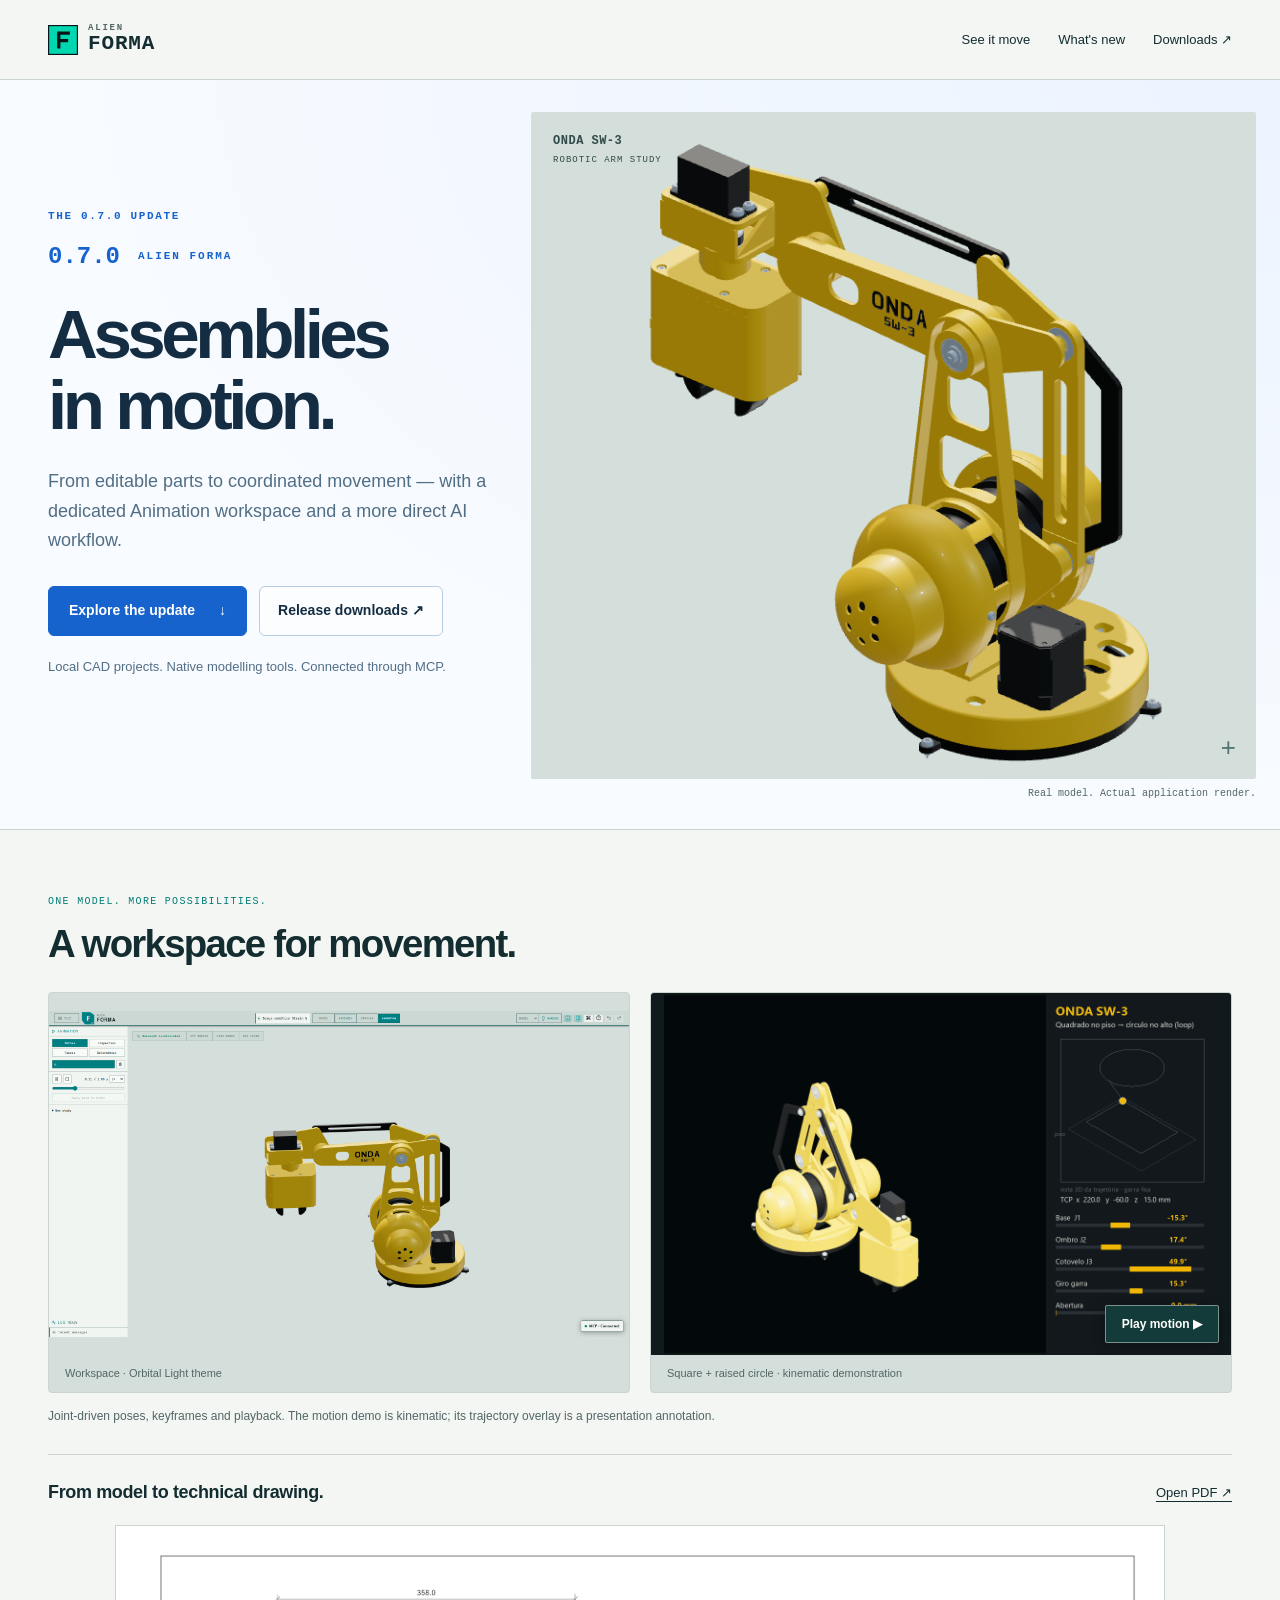
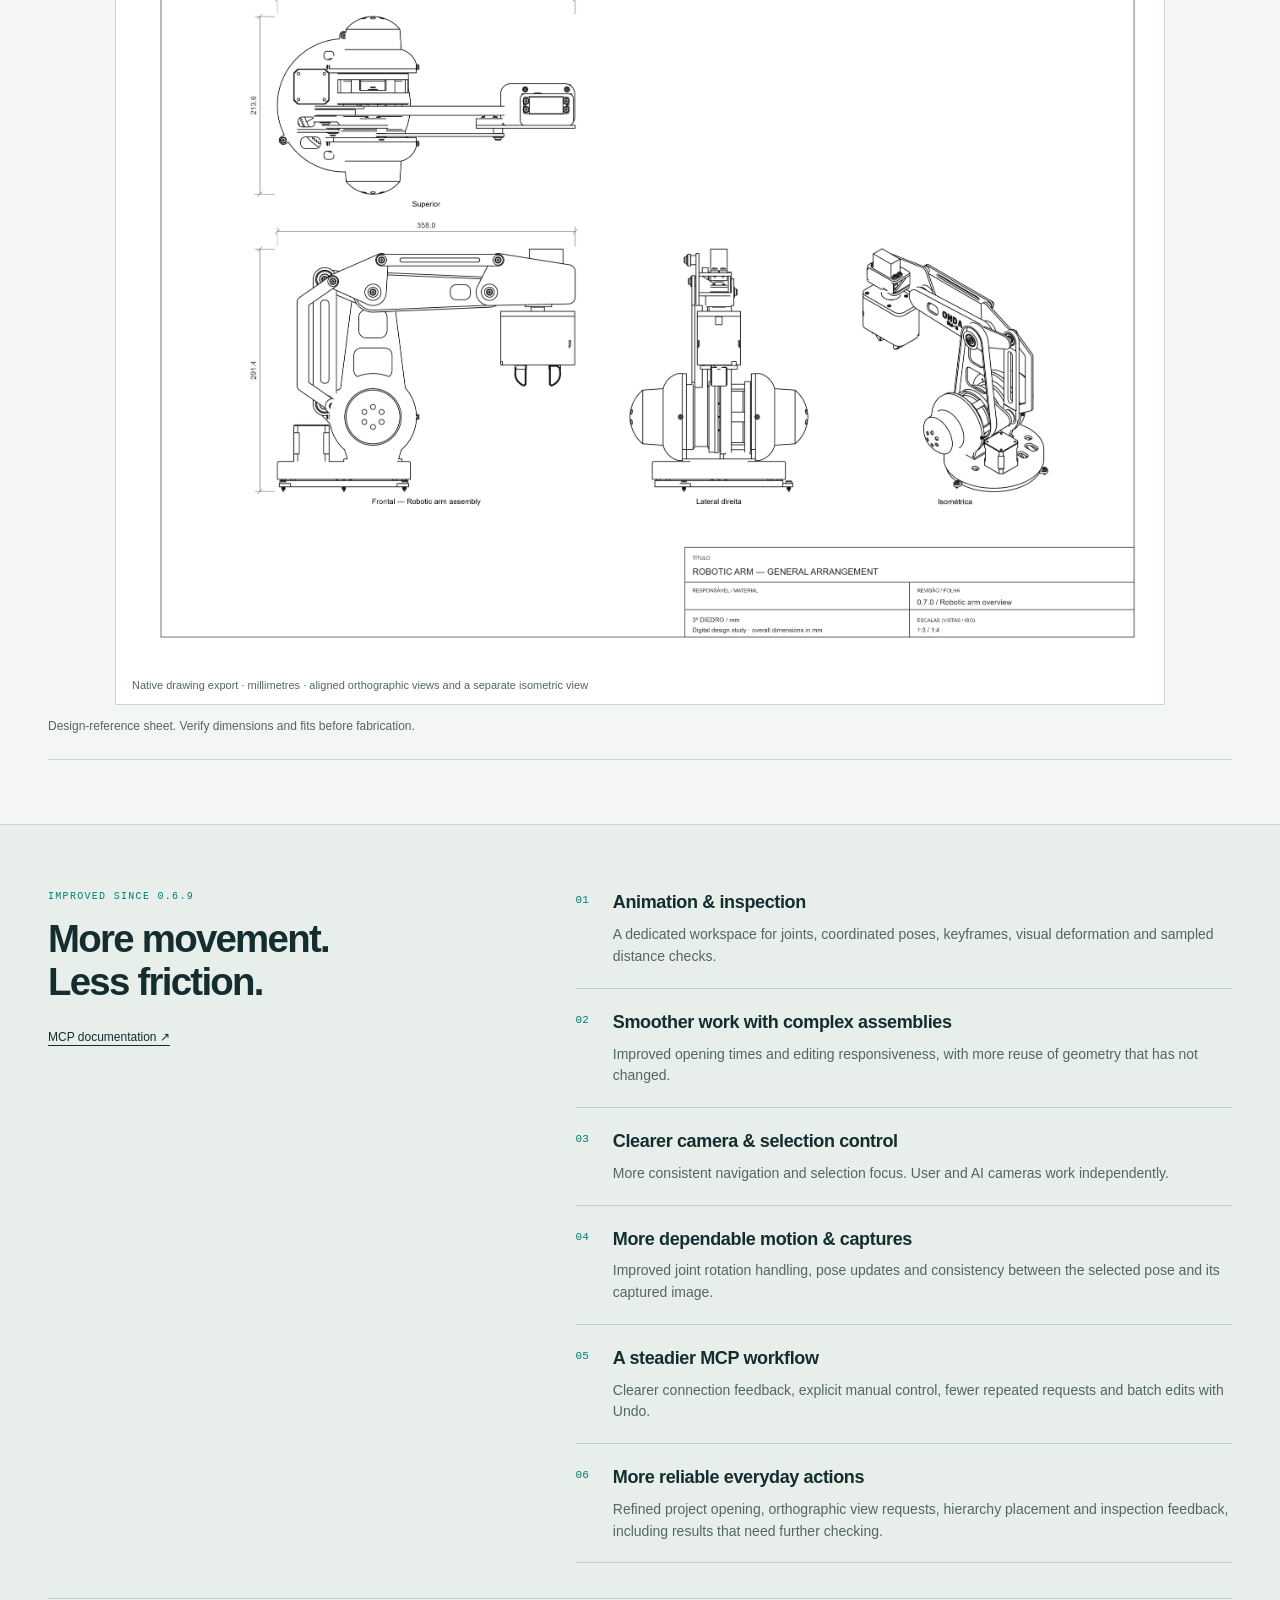
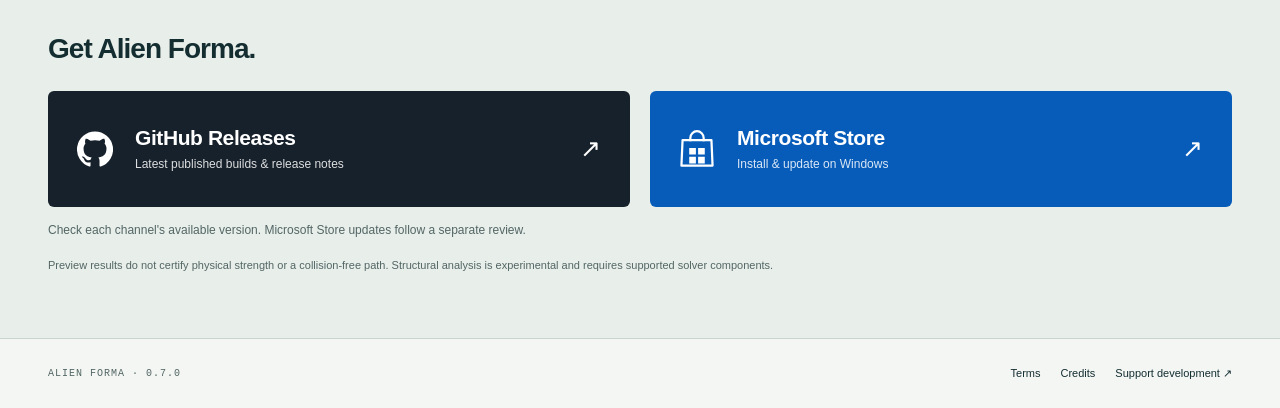
==== docs/updates/0.7.0.html @ c8bfc052 "Release Alien Forma 0.7.0 preview with robotic arm showcase and documentation" ====
<!doctype html>
<html lang="en">
<head>
<meta charset="utf-8"><meta name="viewport" content="width=device-width,initial-scale=1">
<title>Alien Forma 0.7.0 — Assemblies in motion</title>
<meta name="description" content="A new Animation workspace, coordinated joints and a faster MCP workflow. Explore Alien Forma 0.7.0 with a real robotic arm design.">
<meta name="theme-color" content="#eef3f2">
<link rel="canonical" href="https://congestedai.github.io/Forma/updates/0.7.0.html">
<link rel="icon" href="../assets/icon.svg" type="image/svg+xml">
<link rel="stylesheet" href="../update-070.css?v=9">
<meta property="og:type" content="article"><meta property="og:site_name" content="Alien Forma">
<meta property="og:title" content="Alien Forma 0.7.0 — Assemblies in motion">
<meta property="og:description" content="Your editable models. Now in motion.">
<meta property="og:image" content="https://congestedai.github.io/Forma/assets/robot-arm-hero.png">
<meta name="twitter:card" content="summary_large_image">
</head>
<body>
<a class="skip" href="#main">Skip to content</a>
<header><a class="brand" href="../"><img src="../assets/icon.svg" width="30" height="30" alt=""><span><small>ALIEN</small>FORMA</span></a><nav aria-label="Main navigation"><a href="#demo">See it move</a><a href="#changes">What's new</a><a href="https://github.com/congestedai/Forma/releases">Downloads ↗</a></nav></header>
<main id="main">
<section class="hero" aria-labelledby="release-title">
 <div class="hero-copy"><p class="hero-eyebrow">THE 0.7.0 UPDATE</p><p class="edition">0.7.0 <span>ALIEN FORMA</span></p><h1 id="release-title">Assemblies<br>in motion.</h1><p class="lead">From editable parts to coordinated movement — with a dedicated Animation workspace and a more direct AI workflow.</p><div class="hero-actions"><a class="primary" href="#demo">Explore the update <span>↓</span></a><a class="secondary" href="https://github.com/congestedai/Forma/releases">Release downloads ↗</a></div><p class="hero-foot">Local CAD projects. Native modelling tools. Connected through MCP.</p></div>
 <figure class="hero-visual"><div class="stage"><img src="../assets/robot-arm-hero.png?v=left" width="1255" height="956" fetchpriority="high" alt="Yellow ONDA SW-3 robotic arm pointing left, with its model inscription visible, rendered in Alien Forma"><span class="view-label">ONDA SW-3 <i>ROBOTIC ARM STUDY</i></span><span class="cross" aria-hidden="true">+</span></div><figcaption>Real model. Actual application render.</figcaption></figure>
</section>
<section class="demo" id="demo" aria-labelledby="demo-title">
 <div class="section-top"><div><p class="eyebrow">ONE MODEL. MORE POSSIBILITIES.</p><h2 id="demo-title">A workspace for movement.</h2></div></div>
 <div class="demo-grid">
  <figure class="demo-frame"><div class="demo-media"><img src="../assets/robot-arm-animation-workspace.png?v=left" width="1920" height="1080" loading="lazy" alt="Alien Forma's Animation workspace in Orbital Light, showing the robotic arm pointing left"></div><figcaption>Workspace · Orbital Light theme</figcaption></figure>
  <figure class="demo-frame motion-frame"><div class="demo-media"><img id="motion-image" src="../assets/robot-arm-square-circle-poster.png" data-poster="../assets/robot-arm-square-circle-poster.png" data-motion="../assets/robot-arm-square-circle-loop.gif" width="1160" height="760" loading="lazy" alt="Robotic arm following a square near the floor and a raised circle, with trajectory presentation annotations"><button id="show-motion" type="button" aria-pressed="false" aria-controls="motion-image">Play motion ▶</button></div><figcaption>Square + raised circle · kinematic demonstration</figcaption></figure>
 </div>
 <p class="demo-note">Joint-driven poses, keyframes and playback. The motion demo is kinematic; its trajectory overlay is a presentation annotation.</p>
 <div class="technical technical-overview"><div class="drawing-heading"><h3>From model to technical drawing.</h3><a href="../assets/robot-arm-general-arrangement.pdf">Open PDF ↗</a></div><figure><a href="../assets/robot-arm-general-arrangement.pdf"><img src="../assets/robot-arm-general-arrangement.png?v=left" width="4961" height="3508" loading="lazy" alt="Robotic arm general arrangement: aligned front, top and right orthographic views, a left-facing isometric view, overall dimensions and title block"></a><figcaption>Native drawing export · millimetres · aligned orthographic views and a separate isometric view</figcaption></figure><p>Design-reference sheet. Verify dimensions and fits before fabrication.</p></div>
</section>
<section class="changes" id="changes" aria-labelledby="changes-title">
 <div class="changes-heading"><p class="eyebrow">IMPROVED SINCE 0.6.9</p><h2 id="changes-title">More movement.<br>Less friction.</h2><a class="text-link" href="https://github.com/congestedai/Forma/blob/main/docs/MCP.md">MCP documentation ↗</a></div>
 <div class="change-list"><article><span>01</span><div><h3>Animation & inspection</h3><p>A dedicated workspace for joints, coordinated poses, keyframes, visual deformation and sampled distance checks.</p></div></article><article><span>02</span><div><h3>Smoother work with complex assemblies</h3><p>Improved opening times and editing responsiveness, with more reuse of geometry that has not changed.</p></div></article><article><span>03</span><div><h3>Clearer camera & selection control</h3><p>More consistent navigation and selection focus. User and AI cameras work independently.</p></div></article><article><span>04</span><div><h3>More dependable motion & captures</h3><p>Improved joint rotation handling, pose updates and consistency between the selected pose and its captured image.</p></div></article><article><span>05</span><div><h3>A steadier MCP workflow</h3><p>Clearer connection feedback, explicit manual control, fewer repeated requests and batch edits with Undo.</p></div></article><article><span>06</span><div><h3>More reliable everyday actions</h3><p>Refined project opening, orthographic view requests, hierarchy placement and inspection feedback, including results that need further checking.</p></div></article></div>
 <div class="release-bottom" id="downloads">
  <h3>Get Alien Forma.</h3>
  <div class="download-links">
   <a class="download-card github-download" href="https://github.com/congestedai/Forma/releases"><svg viewBox="0 0 24 24" width="36" height="36" fill="currentColor" aria-hidden="true"><path d="M12 .297a12 12 0 0 0-3.793 23.385c.6.111.82-.261.82-.577v-2.234c-3.338.725-4.043-1.416-4.043-1.416-.546-1.387-1.333-1.756-1.333-1.756-1.09-.745.083-.729.083-.729 1.205.084 1.839 1.237 1.839 1.237 1.07 1.835 2.807 1.305 3.492.998.108-.776.419-1.305.762-1.605-2.665-.303-5.467-1.334-5.467-5.931 0-1.311.469-2.381 1.236-3.221-.124-.303-.536-1.524.117-3.176 0 0 1.008-.322 3.301 1.23a11.52 11.52 0 0 1 6.006 0c2.291-1.552 3.297-1.23 3.297-1.23.655 1.652.243 2.873.119 3.176.77.84 1.235 1.91 1.235 3.221 0 4.609-2.807 5.625-5.479 5.921.43.372.823 1.102.823 2.222v3.293c0 .319.216.694.825.576A12.002 12.002 0 0 0 12 .297Z"/></svg><span><strong>GitHub Releases</strong><small>Latest published builds & release notes</small></span><span class="download-arrow" aria-hidden="true">↗</span></a>
   <a class="download-card store-download" href="https://apps.microsoft.com/detail/9MW9G4MGBXZL"><svg viewBox="0 0 32 36" width="36" height="40" fill="none" aria-hidden="true"><path d="M3 10h26l1 23H2L3 10Z" stroke="currentColor" stroke-width="2" stroke-linejoin="round"/><path d="M10 11V8a6 6 0 0 1 12 0v3" stroke="currentColor" stroke-width="2"/><path d="M9 17h6v6H9zM17 17h6v6h-6zM9 25h6v6H9zM17 25h6v6h-6z" fill="currentColor"/></svg><span><strong>Microsoft Store</strong><small>Install & update on Windows</small></span><span class="download-arrow" aria-hidden="true">↗</span></a>
  </div>
  <p class="channel-note">Check each channel's available version. Microsoft Store updates follow a separate review.</p>
  <p class="analysis-note">Preview results do not certify physical strength or a collision-free path. Structural analysis is experimental and requires supported solver components.</p>
 </div>
</section>
</main>
<footer><span>ALIEN FORMA · 0.7.0</span><nav aria-label="Further information"><a href="https://github.com/congestedai/Forma/blob/main/LICENSE.txt">Terms</a><a href="https://github.com/congestedai/Forma/blob/main/THIRD_PARTY_NOTICES.txt">Credits</a><a href="https://www.patreon.com/c/FormaCAD">Support development ↗</a></nav></footer>
<script>
const image=document.getElementById('motion-image'),motion=document.getElementById('show-motion');
const reducedMotion=matchMedia('(prefers-reduced-motion: reduce)');
let visible=false,pausedByUser=false;
function setPlayback(play){
 motion.setAttribute('aria-pressed',String(play));motion.textContent=play?'Stop motion ■':'Play motion ▶';
 const source=play?image.dataset.motion:image.dataset.poster;
 if(image.getAttribute('src')!==source)image.src=source;
}
function syncPlayback(){setPlayback(visible&&!document.hidden&&!pausedByUser&&!reducedMotion.matches);}
motion.addEventListener('click',()=>{const play=motion.getAttribute('aria-pressed')!=='true';pausedByUser=!play;setPlayback(play);});
new IntersectionObserver(entries=>{visible=entries[0].isIntersecting;syncPlayback();},{threshold:0.15}).observe(image);
document.addEventListener('visibilitychange',syncPlayback);
reducedMotion.addEventListener('change',syncPlayback);
</script>
</body>
</html>
---- docs/update-070.css ----
:root {
 font-family: "Segoe UI", Arial, sans-serif; color: #132d31; background: #f4f6f3;
 --muted: #526665; --edge: #cbd5d0; --accent: #007e76; line-height: 1.55; scroll-behavior: smooth;
}
* { box-sizing: border-box; }
body { margin: 0; }
a { color: inherit; text-underline-offset: 4px; }
a:hover { color: var(--accent); }
a:focus-visible, button:focus-visible, summary:focus-visible { outline: 3px solid #007e76; outline-offset: 5px; }
header, main, footer { max-width: 1440px; margin: auto; }
header { padding: 24px 48px; display: flex; align-items: center; justify-content: space-between; gap: 24px; border-bottom: 1px solid var(--edge); }
nav { display: flex; flex-wrap: wrap; gap: 28px; font-size: 13px; }
nav a { text-decoration: none; }
.brand { display: flex; align-items: center; gap: 10px; font: 750 21px/1.05 Consolas, monospace; letter-spacing: .04em; text-decoration: none; }
.brand small { display: block; font-size: 9px; letter-spacing: .2em; color: var(--muted); }
.skip { position: absolute; top: -80px; left: 20px; z-index: 20; background: white; padding: 12px; }
.skip:focus { top: 10px; }
figure, p, h1, h2, h3 { margin: 0; }
p { color: var(--muted); }
.hero { display: grid; grid-template-columns: .95fr 1.5fr; gap: 24px; position: relative; align-items: center; min-height: 750px; padding: 32px 24px 30px 48px; overflow: hidden; border-bottom: 1px solid var(--edge); color: #142d42; background: radial-gradient(ellipse at top right, #dbeaff70, transparent 70%), #f8fbff; }
.hero-copy { position: relative; z-index: 1; padding: 0 0 26px; }
.hero-eyebrow { font: 650 11px/1.5 Consolas, monospace; letter-spacing: .15em; color: #1763ce; margin-bottom: 20px; }
.edition { font: 700 24px/1 Consolas, monospace; color: #1763ce; display: flex; align-items: center; gap: 18px; margin-bottom: 30px; }
.edition span { font: 650 11px/1.5 Consolas, monospace; letter-spacing: .18em; }
h1 { font-size: clamp(56px, 5.4vw, 78px); line-height: 1.03; letter-spacing: -.065em; font-weight: 700; }
.lead { font-size: 18px; max-width: 510px; margin: 26px 0 30px; line-height: 1.65; color: #526e85; }
.primary { display: inline-flex; align-items: center; justify-content: space-between; gap: 34px; padding: 13px 20px; font-size: 14px; font-weight: 650; background: #123b39; color: white; text-decoration: none; border: 1px solid #123b39; border-radius: 3px; }
.primary:hover { color: white; background: #006e66; }
.hero-actions { display: flex; flex-wrap: wrap; gap: 12px; }
.hero .primary { background: #1763ce; border-color: #1763ce; gap: 24px; border-radius: 6px; }
.hero .primary:hover { background: #114da4; }
.hero .secondary { display: inline-flex; align-items: center; justify-content: center; padding: 13px 18px; border: 1px solid #b7cde1; border-radius: 6px; background: #fff9; color: #142d42; font-size: 14px; font-weight: 650; text-decoration: none; }
.hero .secondary:hover { color: #1763ce; border-color: #1763ce; }
.hero-foot { font-size: 13px; line-height: 1.7; color: #526e85; margin-top: 20px; }
.hero-visual { min-width: 0; align-self: stretch; display: flex; flex-direction: column; }
.stage { position: relative; flex: 1; min-height: 640px; overflow: hidden; background: #d4dedb; border-radius: 3px; }
.stage>img { width: 100%; height: 100%; position: absolute; inset: 0; object-fit: cover; transform: scale(1.38); }
.view-label { position: absolute; left: 22px; top: 22px; font: 650 12px Consolas, monospace; letter-spacing: .04em; color: #304b48; }
.view-label i { display: block; font: 9px Consolas, monospace; letter-spacing: .11em; margin-top: 7px; }
.cross { position: absolute; right: 20px; bottom: 15px; font: 26px Consolas, monospace; color: #557773; }
.hero-visual>figcaption { padding: 9px 0 0; font: 10px Consolas, monospace; color: var(--muted); text-align: right; }
.demo, .changes { padding: 64px 48px; border-bottom: 1px solid var(--edge); scroll-margin-top: 16px; }
.eyebrow { font: 10px/1.6 Consolas, monospace; letter-spacing: .13em; color: var(--accent); margin-bottom: 13px; }
h2 { font-size: clamp(30px, 3vw, 43px); line-height: 1.1; letter-spacing: -.045em; font-weight: 600; }
.section-top { display: flex; justify-content: space-between; align-items: end; gap: 24px; margin-bottom: 26px; }
.demo-grid { display: grid; grid-template-columns: repeat(2, minmax(0, 1fr)); gap: 20px; }
button { appearance: none; border: 0; padding: 10px 15px; background: transparent; color: #36534f; font: 600 12px "Segoe UI", sans-serif; cursor: pointer; border-radius: 2px; }
button[aria-pressed=true] { background: #123b39; color: white; }
.demo-frame { background: #d4dedb; border: 1px solid var(--edge); border-radius: 4px; overflow: hidden; }
.demo-media { position: relative; aspect-ratio: 16/10; }
.demo-media>img { display: block; width: 100%; height: 100%; object-fit: contain; }
.motion-frame .demo-media { background: #10191b; }
#show-motion { position: absolute; right: 12px; bottom: 12px; padding: 11px 16px; background: #123b39; color: white; border: 1px solid #ffffff70; box-shadow: 0 2px 12px #0004; }
figcaption { font-size: 11px; color: var(--muted); padding: 10px 16px; }
.demo-note { font-size: 12px; margin: 14px 0 28px; max-width: 850px; }
.technical { border-top: 1px solid var(--edge); border-bottom: 1px solid var(--edge); }
.technical-overview { padding: 24px 0; }
.drawing-heading { display: flex; justify-content: space-between; align-items: center; gap: 16px; margin-bottom: 18px; }
.drawing-heading h3 { margin: 0; }
.drawing-heading a { font-size: 13px; white-space: nowrap; }
.technical-overview figure { max-width: 1050px; margin: auto; background: white; border: 1px solid var(--edge); }
.technical-overview img { display: block; width: 100%; height: auto; }
.technical-overview>p { margin-top: 12px; font-size: 12px; }
.changes { display: grid; grid-template-columns: .8fr 1.2fr; column-gap: 90px; background: #e8eee9; }
.text-link { display: inline-block; font-size: 12px; margin-top: 25px; }
.change-list article { display: flex; gap: 24px; padding: 20px 0; border-bottom: 1px solid #bfcfc6; }
.change-list article:first-child { padding-top: 0; }
.change-list article>span { font: 11px Consolas, monospace; color: var(--accent); padding-top: 5px; }
h3 { font-size: 18px; letter-spacing: -.02em; font-weight: 650; margin-bottom: 7px; }
.change-list p { font-size: 14px; }
.release-bottom { grid-column: 1/-1; border-top: 1px solid #bfcfc6; margin-top: 35px; padding-top: 28px; }
.release-bottom>h3 { font-size: 28px; margin-bottom: 20px; letter-spacing: -.035em; }
.download-links { display: grid; grid-template-columns: repeat(2, minmax(0, 1fr)); gap: 20px; }
.download-card { display: flex; align-items: center; gap: 22px; min-height: 116px; padding: 25px 28px; border: 1px solid transparent; border-radius: 6px; text-decoration: none; color: white; }
.github-download { background: #17212b; }
.store-download { background: #075cba; }
.download-card:hover { color: white; border-color: #ffffffb0; box-shadow: 0 5px 18px #132d311a; }
.github-download:hover { background: #253446; }
.store-download:hover { background: #064a97; }
.download-card>svg { flex: 0 0 36px; }
.download-card>span:not(.download-arrow) { min-width: 0; }
.download-card strong { display: block; font-size: 21px; line-height: 1.3; letter-spacing: -.02em; }
.download-card small { display: block; font-size: 12px; margin-top: 5px; color: #ffffffd9; line-height: 1.45; }
.download-arrow { margin-left: auto; font-size: 25px; }
.channel-note { margin-top: 14px; font-size: 12px; }
.analysis-note { margin-top: 18px; font-size: 11px; max-width: 850px; }
footer { padding: 26px 48px; display: flex; justify-content: space-between; gap: 20px; align-items: center; }
footer>span { font: 10px Consolas, monospace; letter-spacing: .1em; color: var(--muted); }
footer nav { font-size: 11px; gap: 20px; }
@media(min-width:1600px) { .hero { min-height: 820px; } }
@media(max-width:1000px) { header { padding: 22px 24px; } .hero { padding-left: 24px; grid-template-columns: .85fr 1.2fr; min-height: 650px; gap: 15px; } h1 { font-size: 58px; } .stage { min-height: 570px; } .demo,.changes { padding: 45px 24px; } .changes { column-gap: 40px; } }
@media(max-width:700px) { header { align-items: flex-start; gap: 16px; padding: 20px; } nav { gap: 10px 16px; font-size: 11px; justify-content: flex-end; } .brand { font-size: 18px; } .hero { grid-template-columns: 1fr; padding: 30px 20px 22px; gap: 22px; min-height: auto; } .hero-copy { padding: 0; } .edition { margin-bottom: 25px; font-size: 24px; } h1 { font-size: clamp(51px,10vw,68px); } .lead { max-width: 440px; font-size: 15px; margin: 20px 0; } .hero-foot { display: block; font-size: 12px; } .stage { min-height: 440px; } .stage>img { transform: scale(1.25); } .view-label { font-size: 10px; left: 15px; top: 15px; } .view-label i { font-size: 8px; } .demo,.changes { padding: 36px 20px; } .section-top { align-items: flex-start; flex-direction: column; gap: 20px; } .demo-grid { grid-template-columns: 1fr; gap: 18px; } h2 { font-size: 31px; } .technical-grid,.changes { grid-template-columns: 1fr; } .change-list { margin-top: 28px; } .download-links { grid-template-columns: 1fr; gap: 12px; } .download-card { padding: 22px 20px; gap: 18px; min-height: 108px; } .download-card strong { font-size: 20px; } summary { font-size: 14px; } summary>span:last-child { font-size: 10px; } summary b { margin-left: 5px; } footer { padding: 24px 20px; align-items: flex-start; flex-direction: column; } }
@media(prefers-reduced-motion:reduce) { :root { scroll-behavior: auto; } }
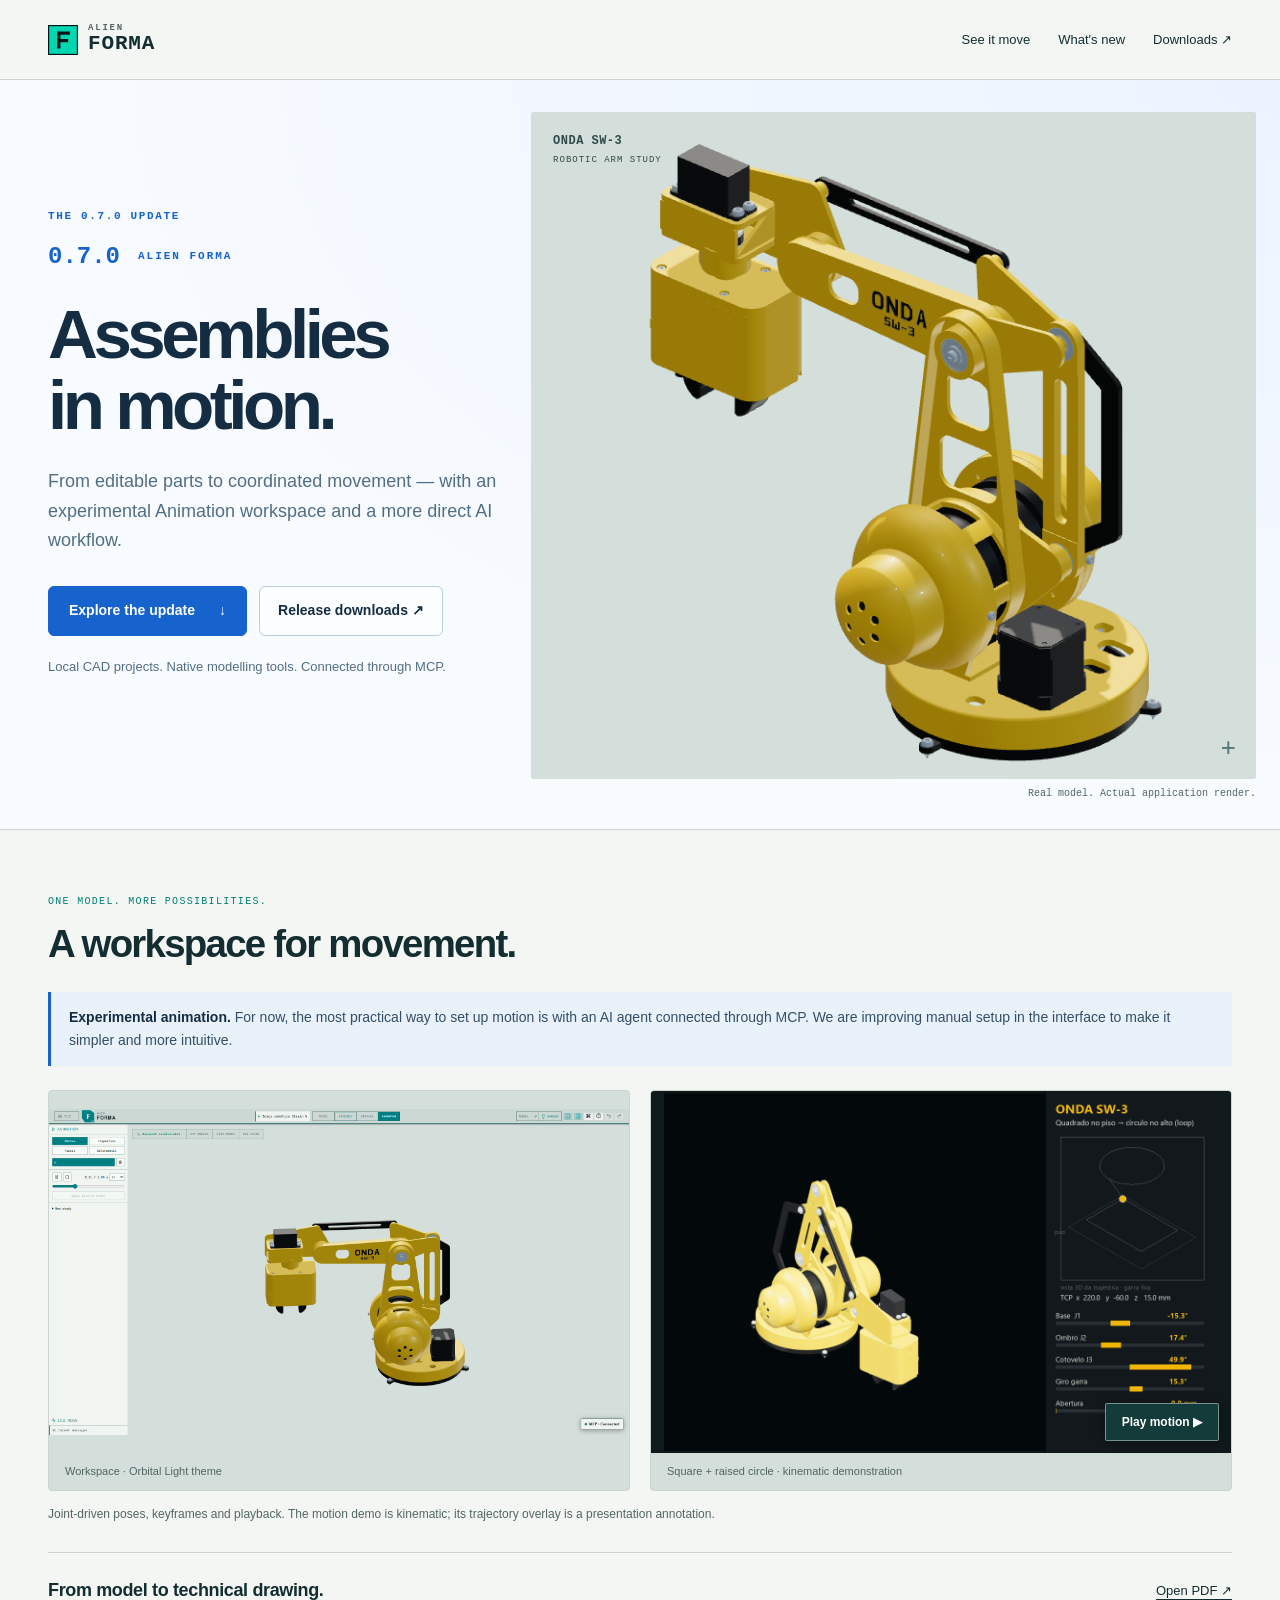
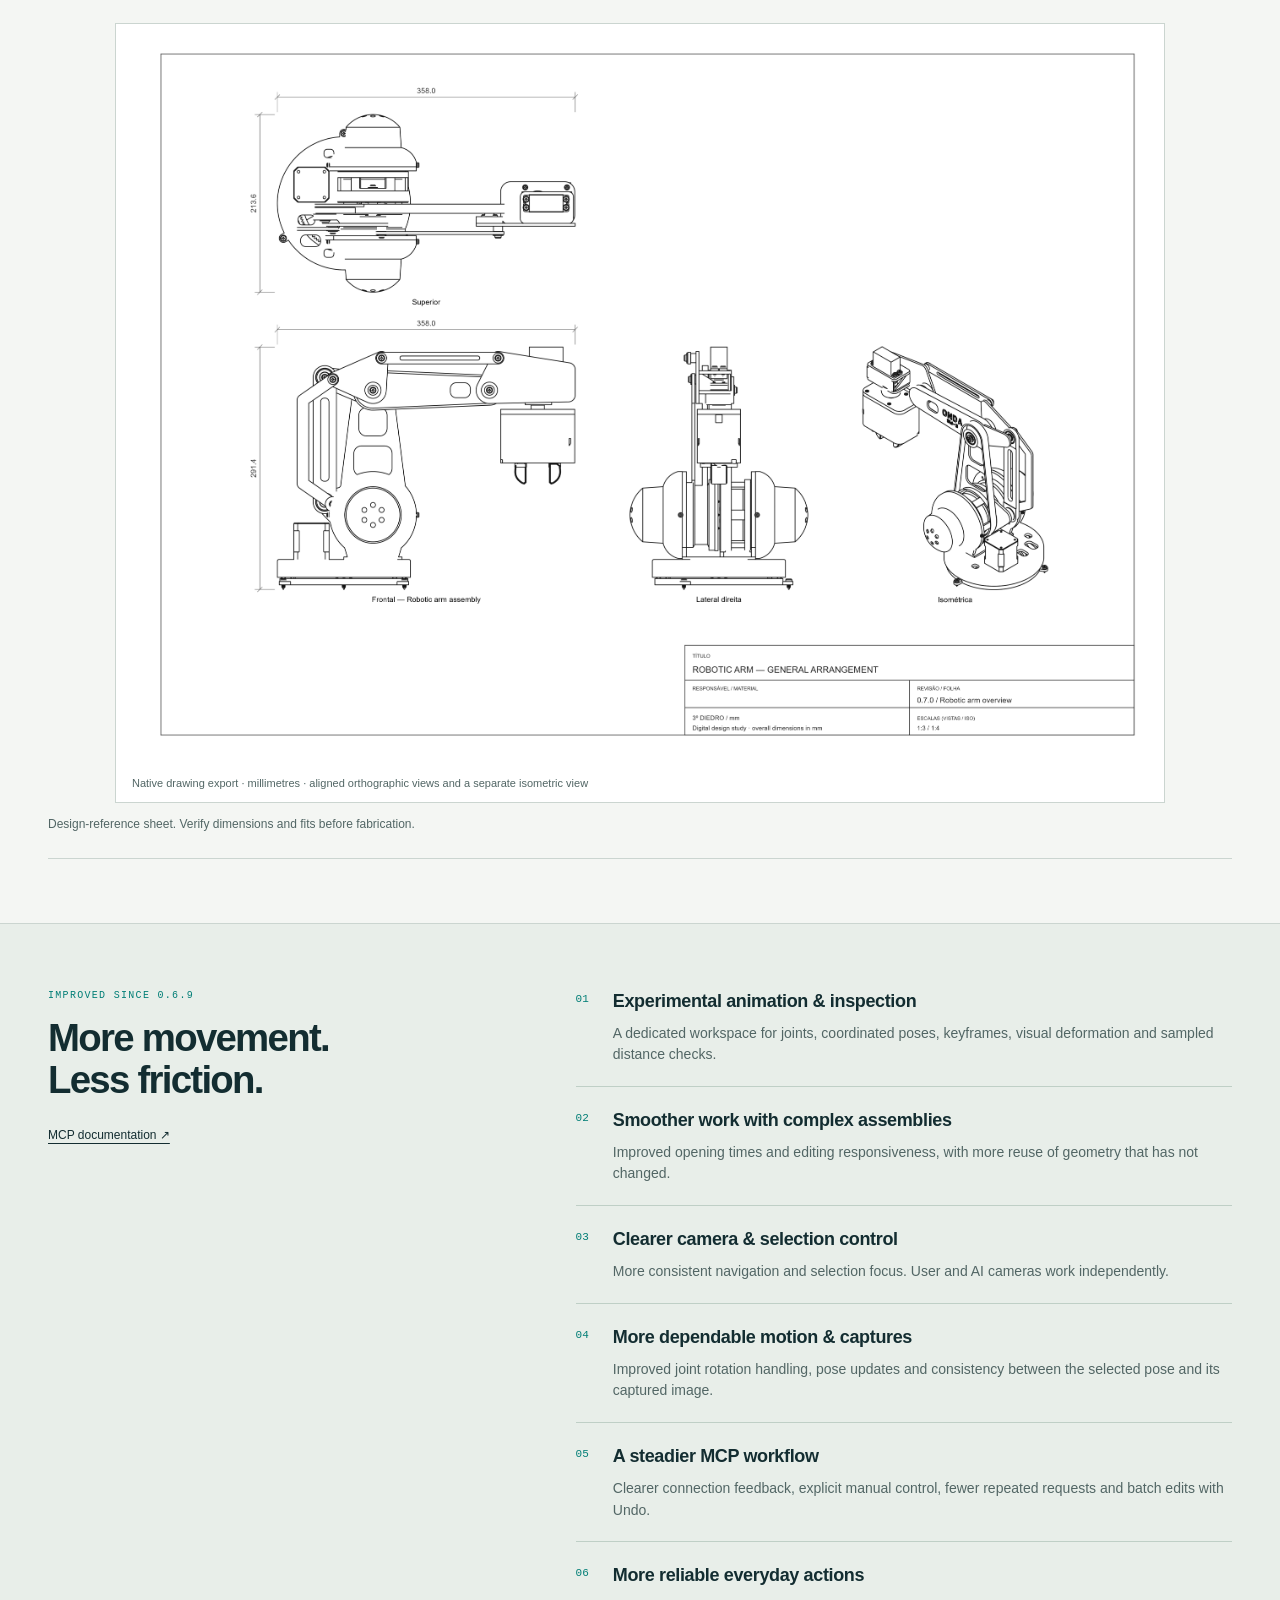
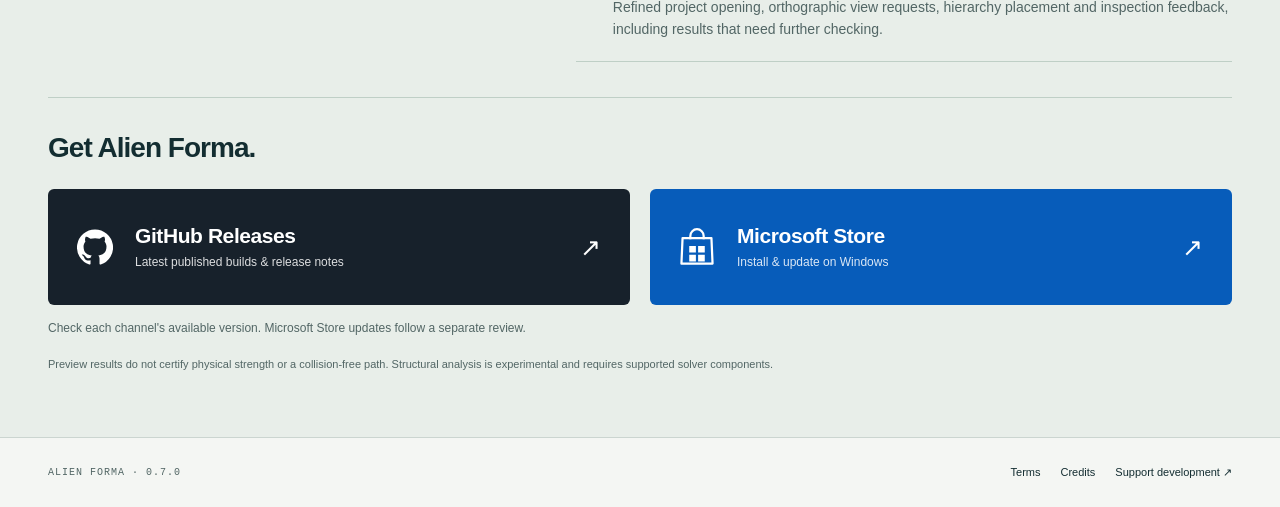
==== commit 12d89d6c: "Clarify experimental animation and ongoing manual setup improvements" ====
--- a/docs/updates/0.7.0.html
+++ b/docs/updates/0.7.0.html
@@ -3,14 +3,14 @@
 <head>
 <meta charset="utf-8"><meta name="viewport" content="width=device-width,initial-scale=1">
 <title>Alien Forma 0.7.0 — Assemblies in motion</title>
-<meta name="description" content="A new Animation workspace, coordinated joints and a faster MCP workflow. Explore Alien Forma 0.7.0 with a real robotic arm design.">
+<meta name="description" content="Experimental animation, coordinated joints and a native MCP workflow. Explore Alien Forma 0.7.0 with a real robotic arm design.">
 <meta name="theme-color" content="#eef3f2">
 <link rel="canonical" href="https://congestedai.github.io/Forma/updates/0.7.0.html">
 <link rel="icon" href="../assets/icon.svg" type="image/svg+xml">
-<link rel="stylesheet" href="../update-070.css?v=9">
+<link rel="stylesheet" href="../update-070.css?v=10">
 <meta property="og:type" content="article"><meta property="og:site_name" content="Alien Forma">
 <meta property="og:title" content="Alien Forma 0.7.0 — Assemblies in motion">
-<meta property="og:description" content="Your editable models. Now in motion.">
+<meta property="og:description" content="Experimental animation with MCP-connected agents. Manual setup is being improved.">
 <meta property="og:image" content="https://congestedai.github.io/Forma/assets/robot-arm-hero.png">
 <meta name="twitter:card" content="summary_large_image">
 </head>
@@ -19,11 +19,12 @@
 <header><a class="brand" href="../"><img src="../assets/icon.svg" width="30" height="30" alt=""><span><small>ALIEN</small>FORMA</span></a><nav aria-label="Main navigation"><a href="#demo">See it move</a><a href="#changes">What's new</a><a href="https://github.com/congestedai/Forma/releases">Downloads ↗</a></nav></header>
 <main id="main">
 <section class="hero" aria-labelledby="release-title">
- <div class="hero-copy"><p class="hero-eyebrow">THE 0.7.0 UPDATE</p><p class="edition">0.7.0 <span>ALIEN FORMA</span></p><h1 id="release-title">Assemblies<br>in motion.</h1><p class="lead">From editable parts to coordinated movement — with a dedicated Animation workspace and a more direct AI workflow.</p><div class="hero-actions"><a class="primary" href="#demo">Explore the update <span>↓</span></a><a class="secondary" href="https://github.com/congestedai/Forma/releases">Release downloads ↗</a></div><p class="hero-foot">Local CAD projects. Native modelling tools. Connected through MCP.</p></div>
+ <div class="hero-copy"><p class="hero-eyebrow">THE 0.7.0 UPDATE</p><p class="edition">0.7.0 <span>ALIEN FORMA</span></p><h1 id="release-title">Assemblies<br>in motion.</h1><p class="lead">From editable parts to coordinated movement — with an experimental Animation workspace and a more direct AI workflow.</p><div class="hero-actions"><a class="primary" href="#demo">Explore the update <span>↓</span></a><a class="secondary" href="https://github.com/congestedai/Forma/releases">Release downloads ↗</a></div><p class="hero-foot">Local CAD projects. Native modelling tools. Connected through MCP.</p></div>
  <figure class="hero-visual"><div class="stage"><img src="../assets/robot-arm-hero.png?v=left" width="1255" height="956" fetchpriority="high" alt="Yellow ONDA SW-3 robotic arm pointing left, with its model inscription visible, rendered in Alien Forma"><span class="view-label">ONDA SW-3 <i>ROBOTIC ARM STUDY</i></span><span class="cross" aria-hidden="true">+</span></div><figcaption>Real model. Actual application render.</figcaption></figure>
 </section>
 <section class="demo" id="demo" aria-labelledby="demo-title">
  <div class="section-top"><div><p class="eyebrow">ONE MODEL. MORE POSSIBILITIES.</p><h2 id="demo-title">A workspace for movement.</h2></div></div>
+ <p class="animation-status"><strong>Experimental animation.</strong> For now, the most practical way to set up motion is with an AI agent connected through MCP. We are improving manual setup in the interface to make it simpler and more intuitive.</p>
  <div class="demo-grid">
   <figure class="demo-frame"><div class="demo-media"><img src="../assets/robot-arm-animation-workspace.png?v=left" width="1920" height="1080" loading="lazy" alt="Alien Forma's Animation workspace in Orbital Light, showing the robotic arm pointing left"></div><figcaption>Workspace · Orbital Light theme</figcaption></figure>
   <figure class="demo-frame motion-frame"><div class="demo-media"><img id="motion-image" src="../assets/robot-arm-square-circle-poster.png" data-poster="../assets/robot-arm-square-circle-poster.png" data-motion="../assets/robot-arm-square-circle-loop.gif" width="1160" height="760" loading="lazy" alt="Robotic arm following a square near the floor and a raised circle, with trajectory presentation annotations"><button id="show-motion" type="button" aria-pressed="false" aria-controls="motion-image">Play motion ▶</button></div><figcaption>Square + raised circle · kinematic demonstration</figcaption></figure>
@@ -33,7 +34,7 @@
 </section>
 <section class="changes" id="changes" aria-labelledby="changes-title">
  <div class="changes-heading"><p class="eyebrow">IMPROVED SINCE 0.6.9</p><h2 id="changes-title">More movement.<br>Less friction.</h2><a class="text-link" href="https://github.com/congestedai/Forma/blob/main/docs/MCP.md">MCP documentation ↗</a></div>
- <div class="change-list"><article><span>01</span><div><h3>Animation & inspection</h3><p>A dedicated workspace for joints, coordinated poses, keyframes, visual deformation and sampled distance checks.</p></div></article><article><span>02</span><div><h3>Smoother work with complex assemblies</h3><p>Improved opening times and editing responsiveness, with more reuse of geometry that has not changed.</p></div></article><article><span>03</span><div><h3>Clearer camera & selection control</h3><p>More consistent navigation and selection focus. User and AI cameras work independently.</p></div></article><article><span>04</span><div><h3>More dependable motion & captures</h3><p>Improved joint rotation handling, pose updates and consistency between the selected pose and its captured image.</p></div></article><article><span>05</span><div><h3>A steadier MCP workflow</h3><p>Clearer connection feedback, explicit manual control, fewer repeated requests and batch edits with Undo.</p></div></article><article><span>06</span><div><h3>More reliable everyday actions</h3><p>Refined project opening, orthographic view requests, hierarchy placement and inspection feedback, including results that need further checking.</p></div></article></div>
+ <div class="change-list"><article><span>01</span><div><h3>Experimental animation & inspection</h3><p>A dedicated workspace for joints, coordinated poses, keyframes, visual deformation and sampled distance checks.</p></div></article><article><span>02</span><div><h3>Smoother work with complex assemblies</h3><p>Improved opening times and editing responsiveness, with more reuse of geometry that has not changed.</p></div></article><article><span>03</span><div><h3>Clearer camera & selection control</h3><p>More consistent navigation and selection focus. User and AI cameras work independently.</p></div></article><article><span>04</span><div><h3>More dependable motion & captures</h3><p>Improved joint rotation handling, pose updates and consistency between the selected pose and its captured image.</p></div></article><article><span>05</span><div><h3>A steadier MCP workflow</h3><p>Clearer connection feedback, explicit manual control, fewer repeated requests and batch edits with Undo.</p></div></article><article><span>06</span><div><h3>More reliable everyday actions</h3><p>Refined project opening, orthographic view requests, hierarchy placement and inspection feedback, including results that need further checking.</p></div></article></div>
  <div class="release-bottom" id="downloads">
   <h3>Get Alien Forma.</h3>
   <div class="download-links">
--- a/docs/update-070.css
+++ b/docs/update-070.css
@@ -43,6 +43,8 @@
 .eyebrow { font: 10px/1.6 Consolas, monospace; letter-spacing: .13em; color: var(--accent); margin-bottom: 13px; }
 h2 { font-size: clamp(30px, 3vw, 43px); line-height: 1.1; letter-spacing: -.045em; font-weight: 600; }
 .section-top { display: flex; justify-content: space-between; align-items: end; gap: 24px; margin-bottom: 26px; }
+.animation-status { margin: 0 0 24px; padding: 14px 18px; border-left: 3px solid #1763ce; background: #e9f1fb; color: #344f66; font-size: 14px; line-height: 1.65; }
+.animation-status strong { color: #142d42; }
 .demo-grid { display: grid; grid-template-columns: repeat(2, minmax(0, 1fr)); gap: 20px; }
 button { appearance: none; border: 0; padding: 10px 15px; background: transparent; color: #36534f; font: 600 12px "Segoe UI", sans-serif; cursor: pointer; border-radius: 2px; }
 button[aria-pressed=true] { background: #123b39; color: white; }
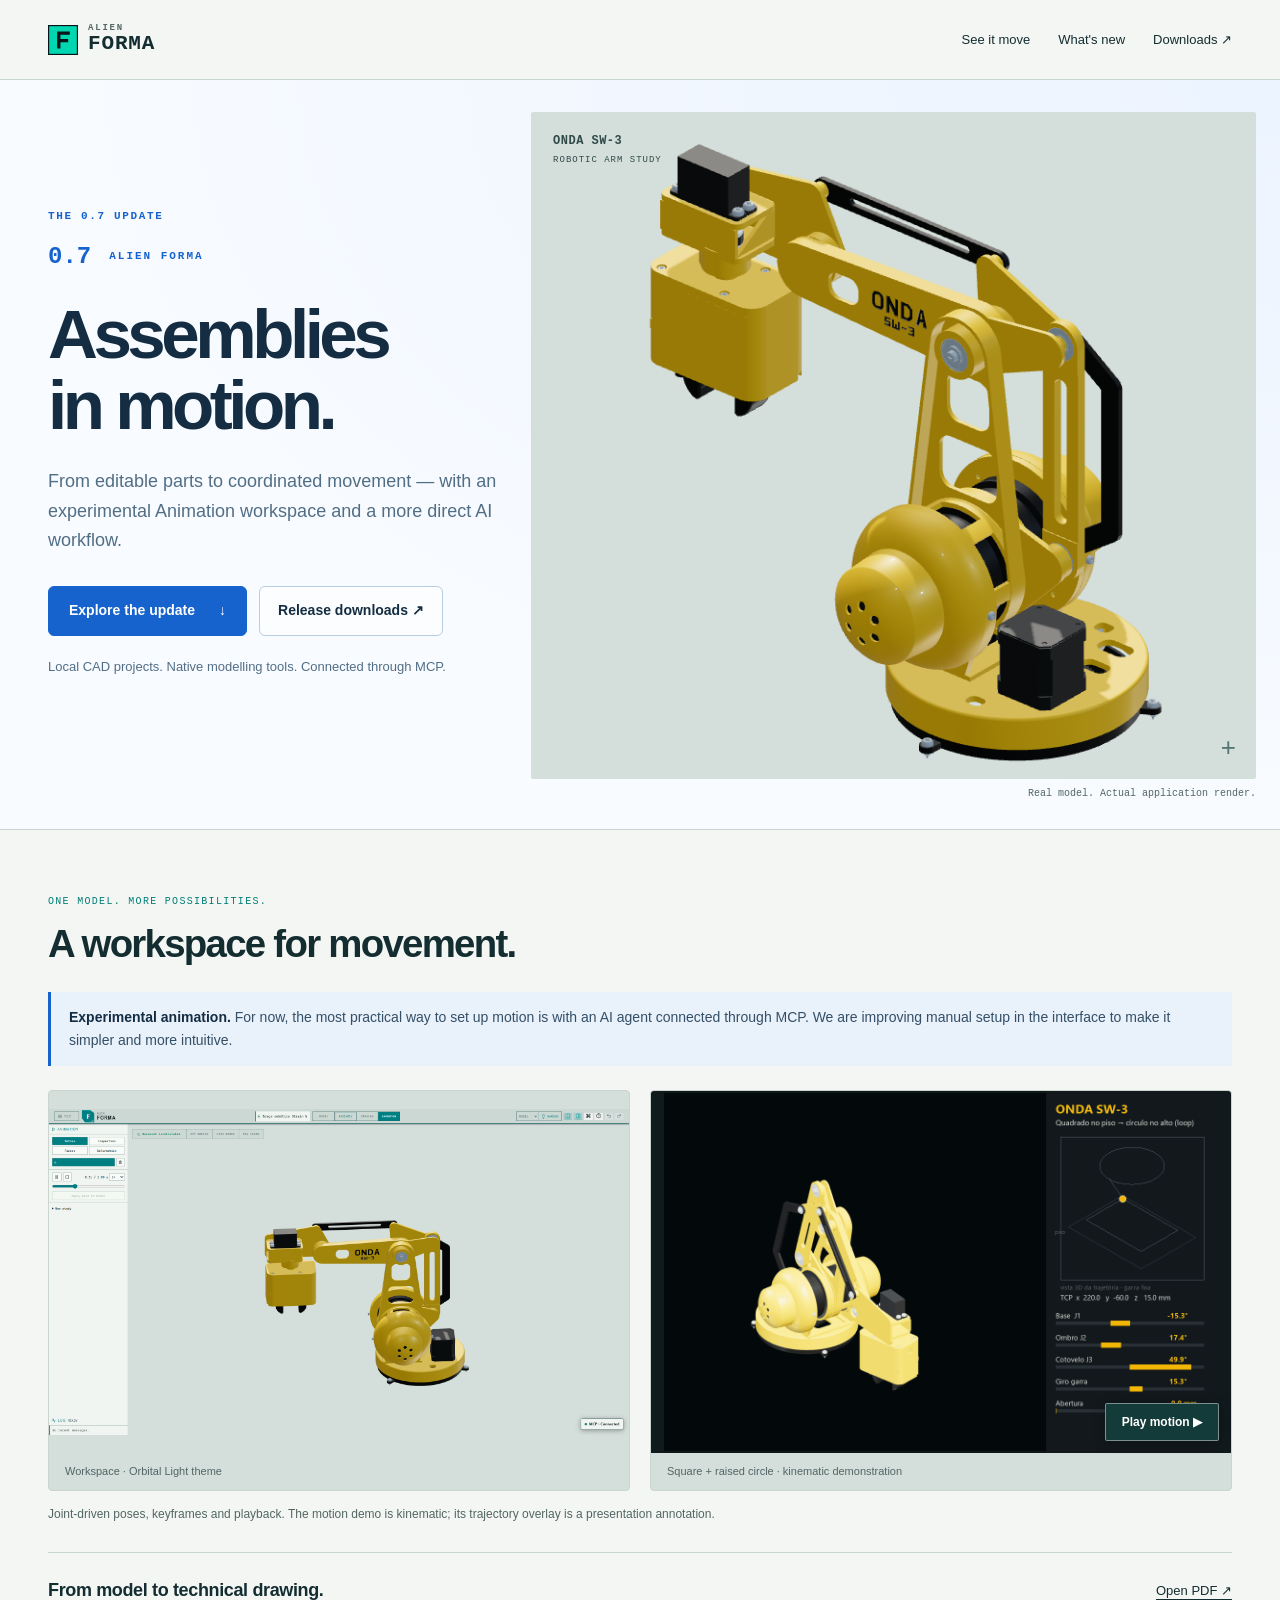
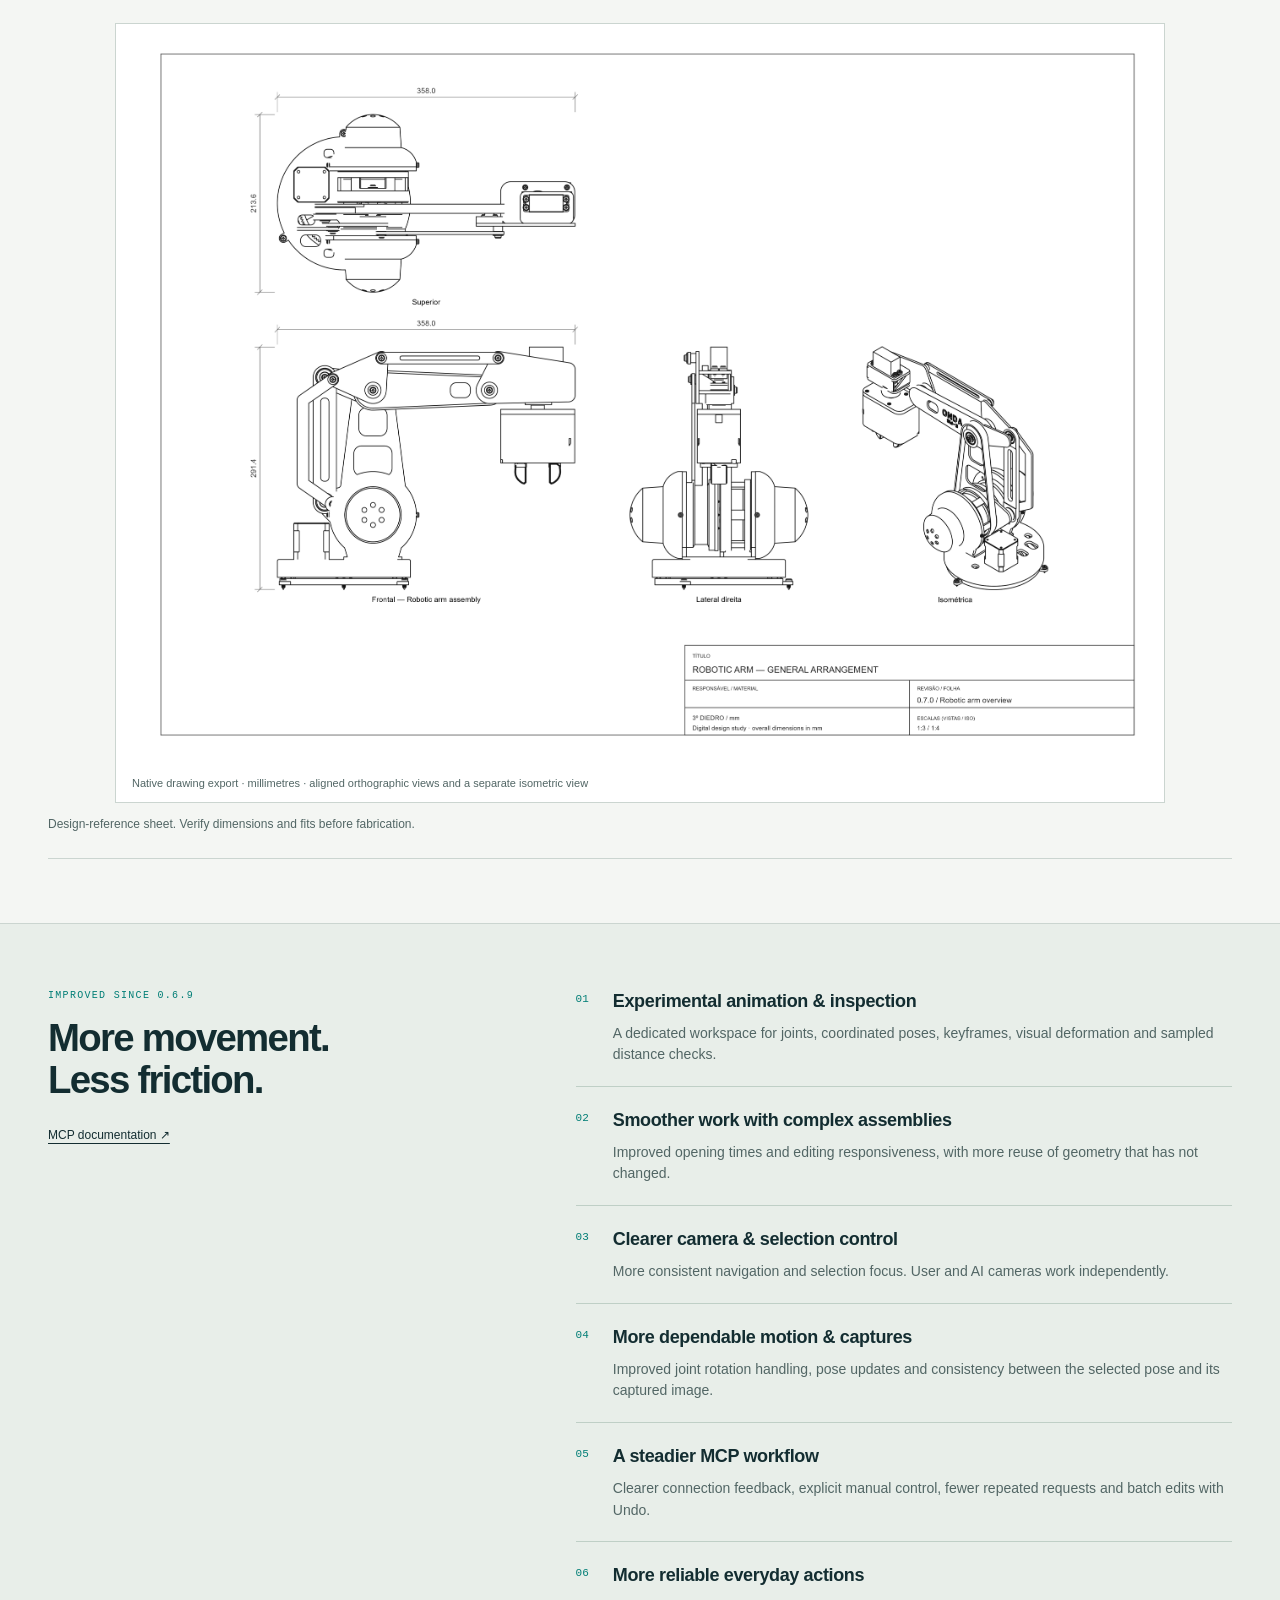
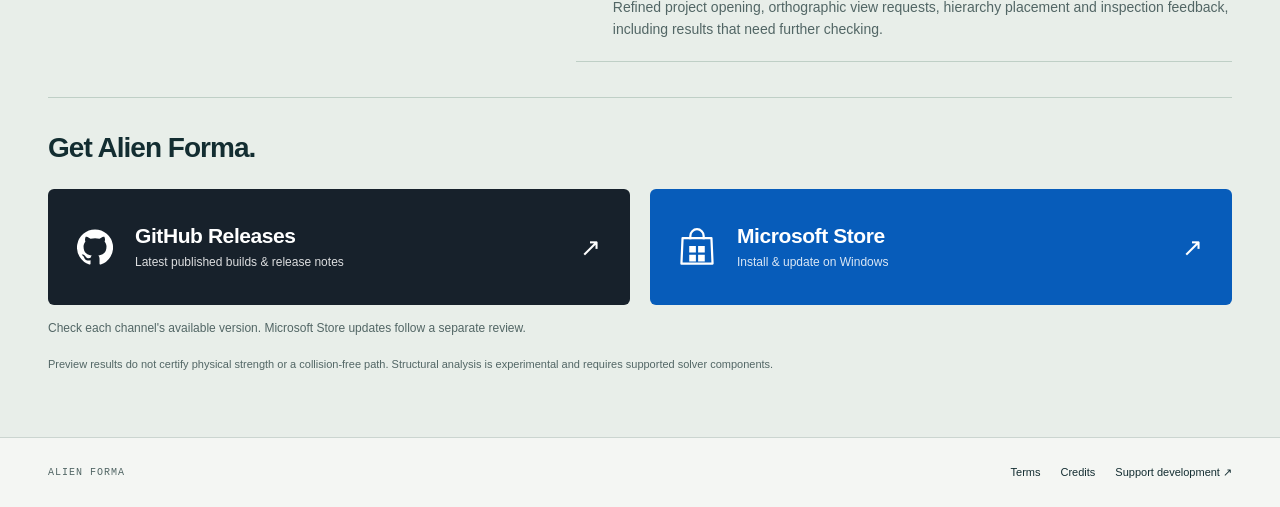
==== commit f67bb510: "docs: align current release and Store links" ====
--- a/docs/updates/0.7.0.html
+++ b/docs/updates/0.7.0.html
@@ -2,24 +2,25 @@
 <html lang="en">
 <head>
 <meta charset="utf-8"><meta name="viewport" content="width=device-width,initial-scale=1">
-<title>Alien Forma 0.7.0 — Assemblies in motion</title>
-<meta name="description" content="Experimental animation, coordinated joints and a native MCP workflow. Explore Alien Forma 0.7.0 with a real robotic arm design.">
+<title>Alien Forma 0.7 — Assemblies in motion</title>
+<meta name="description" content="Experimental animation, coordinated joints and a native MCP workflow. Explore Alien Forma 0.7 with a real robotic arm design.">
 <meta name="theme-color" content="#eef3f2">
 <link rel="canonical" href="https://congestedai.github.io/Forma/updates/0.7.0.html">
 <link rel="icon" href="../assets/icon.svg" type="image/svg+xml">
-<link rel="stylesheet" href="../update-070.css?v=10">
+<link rel="stylesheet" href="../update-070.css?v=11">
+<meta property="og:url" content="https://congestedai.github.io/Forma/updates/0.7.0.html">
 <meta property="og:type" content="article"><meta property="og:site_name" content="Alien Forma">
-<meta property="og:title" content="Alien Forma 0.7.0 — Assemblies in motion">
+<meta property="og:title" content="Alien Forma 0.7 — Assemblies in motion">
 <meta property="og:description" content="Experimental animation with MCP-connected agents. Manual setup is being improved.">
 <meta property="og:image" content="https://congestedai.github.io/Forma/assets/robot-arm-hero.png">
 <meta name="twitter:card" content="summary_large_image">
 </head>
 <body>
 <a class="skip" href="#main">Skip to content</a>
-<header><a class="brand" href="../"><img src="../assets/icon.svg" width="30" height="30" alt=""><span><small>ALIEN</small>FORMA</span></a><nav aria-label="Main navigation"><a href="#demo">See it move</a><a href="#changes">What's new</a><a href="https://github.com/congestedai/Forma/releases">Downloads ↗</a></nav></header>
+<header><a class="brand" href="../"><img src="../assets/icon.svg" width="30" height="30" alt=""><span><small>ALIEN</small> FORMA</span></a><nav aria-label="Main navigation"><a href="#demo">See it move</a><a href="#changes">What's new</a><a href="https://github.com/congestedai/Forma/releases">Downloads ↗</a></nav></header>
 <main id="main">
 <section class="hero" aria-labelledby="release-title">
- <div class="hero-copy"><p class="hero-eyebrow">THE 0.7.0 UPDATE</p><p class="edition">0.7.0 <span>ALIEN FORMA</span></p><h1 id="release-title">Assemblies<br>in motion.</h1><p class="lead">From editable parts to coordinated movement — with an experimental Animation workspace and a more direct AI workflow.</p><div class="hero-actions"><a class="primary" href="#demo">Explore the update <span>↓</span></a><a class="secondary" href="https://github.com/congestedai/Forma/releases">Release downloads ↗</a></div><p class="hero-foot">Local CAD projects. Native modelling tools. Connected through MCP.</p></div>
+ <div class="hero-copy"><p class="hero-eyebrow">THE 0.7 UPDATE</p><p class="edition">0.7 <span>ALIEN FORMA</span></p><h1 id="release-title">Assemblies<br>in motion.</h1><p class="lead">From editable parts to coordinated movement — with an experimental Animation workspace and a more direct AI workflow.</p><div class="hero-actions"><a class="primary" href="#demo">Explore the update <span>↓</span></a><a class="secondary" href="https://github.com/congestedai/Forma/releases">Release downloads ↗</a></div><p class="hero-foot">Local CAD projects. Native modelling tools. Connected through MCP.</p></div>
  <figure class="hero-visual"><div class="stage"><img src="../assets/robot-arm-hero.png?v=left" width="1255" height="956" fetchpriority="high" alt="Yellow ONDA SW-3 robotic arm pointing left, with its model inscription visible, rendered in Alien Forma"><span class="view-label">ONDA SW-3 <i>ROBOTIC ARM STUDY</i></span><span class="cross" aria-hidden="true">+</span></div><figcaption>Real model. Actual application render.</figcaption></figure>
 </section>
 <section class="demo" id="demo" aria-labelledby="demo-title">
@@ -46,7 +47,7 @@
  </div>
 </section>
 </main>
-<footer><span>ALIEN FORMA · 0.7.0</span><nav aria-label="Further information"><a href="https://github.com/congestedai/Forma/blob/main/LICENSE.txt">Terms</a><a href="https://github.com/congestedai/Forma/blob/main/THIRD_PARTY_NOTICES.txt">Credits</a><a href="https://www.patreon.com/c/FormaCAD">Support development ↗</a></nav></footer>
+<footer><span>ALIEN FORMA</span><nav aria-label="Further information"><a href="https://github.com/congestedai/Forma/blob/main/LICENSE.txt">Terms</a><a href="https://github.com/congestedai/Forma/blob/main/THIRD_PARTY_NOTICES.txt">Credits</a><a href="https://www.patreon.com/c/FormaCAD">Support development ↗</a></nav></footer>
 <script>
 const image=document.getElementById('motion-image'),motion=document.getElementById('show-motion');
 const reducedMotion=matchMedia('(prefers-reduced-motion: reduce)');
--- a/docs/update-070.css
+++ b/docs/update-070.css
@@ -93,3 +93,8 @@
 @media(max-width:1000px) { header { padding: 22px 24px; } .hero { padding-left: 24px; grid-template-columns: .85fr 1.2fr; min-height: 650px; gap: 15px; } h1 { font-size: 58px; } .stage { min-height: 570px; } .demo,.changes { padding: 45px 24px; } .changes { column-gap: 40px; } }
 @media(max-width:700px) { header { align-items: flex-start; gap: 16px; padding: 20px; } nav { gap: 10px 16px; font-size: 11px; justify-content: flex-end; } .brand { font-size: 18px; } .hero { grid-template-columns: 1fr; padding: 30px 20px 22px; gap: 22px; min-height: auto; } .hero-copy { padding: 0; } .edition { margin-bottom: 25px; font-size: 24px; } h1 { font-size: clamp(51px,10vw,68px); } .lead { max-width: 440px; font-size: 15px; margin: 20px 0; } .hero-foot { display: block; font-size: 12px; } .stage { min-height: 440px; } .stage>img { transform: scale(1.25); } .view-label { font-size: 10px; left: 15px; top: 15px; } .view-label i { font-size: 8px; } .demo,.changes { padding: 36px 20px; } .section-top { align-items: flex-start; flex-direction: column; gap: 20px; } .demo-grid { grid-template-columns: 1fr; gap: 18px; } h2 { font-size: 31px; } .technical-grid,.changes { grid-template-columns: 1fr; } .change-list { margin-top: 28px; } .download-links { grid-template-columns: 1fr; gap: 12px; } .download-card { padding: 22px 20px; gap: 18px; min-height: 108px; } .download-card strong { font-size: 20px; } summary { font-size: 14px; } summary>span:last-child { font-size: 10px; } summary b { margin-left: 5px; } footer { padding: 24px 20px; align-items: flex-start; flex-direction: column; } }
 @media(prefers-reduced-motion:reduce) { :root { scroll-behavior: auto; } }
+
+/* Permanent product introduction and update navigation. */
+.product-intro { max-width: 960px; color: var(--muted); font-size: 17px; line-height: 1.7; }
+.release-link { grid-column: 2; font-weight: 650; }
+@media(max-width:700px) { .product-intro { font-size: 15px; } .release-link { grid-column: 1; } }
